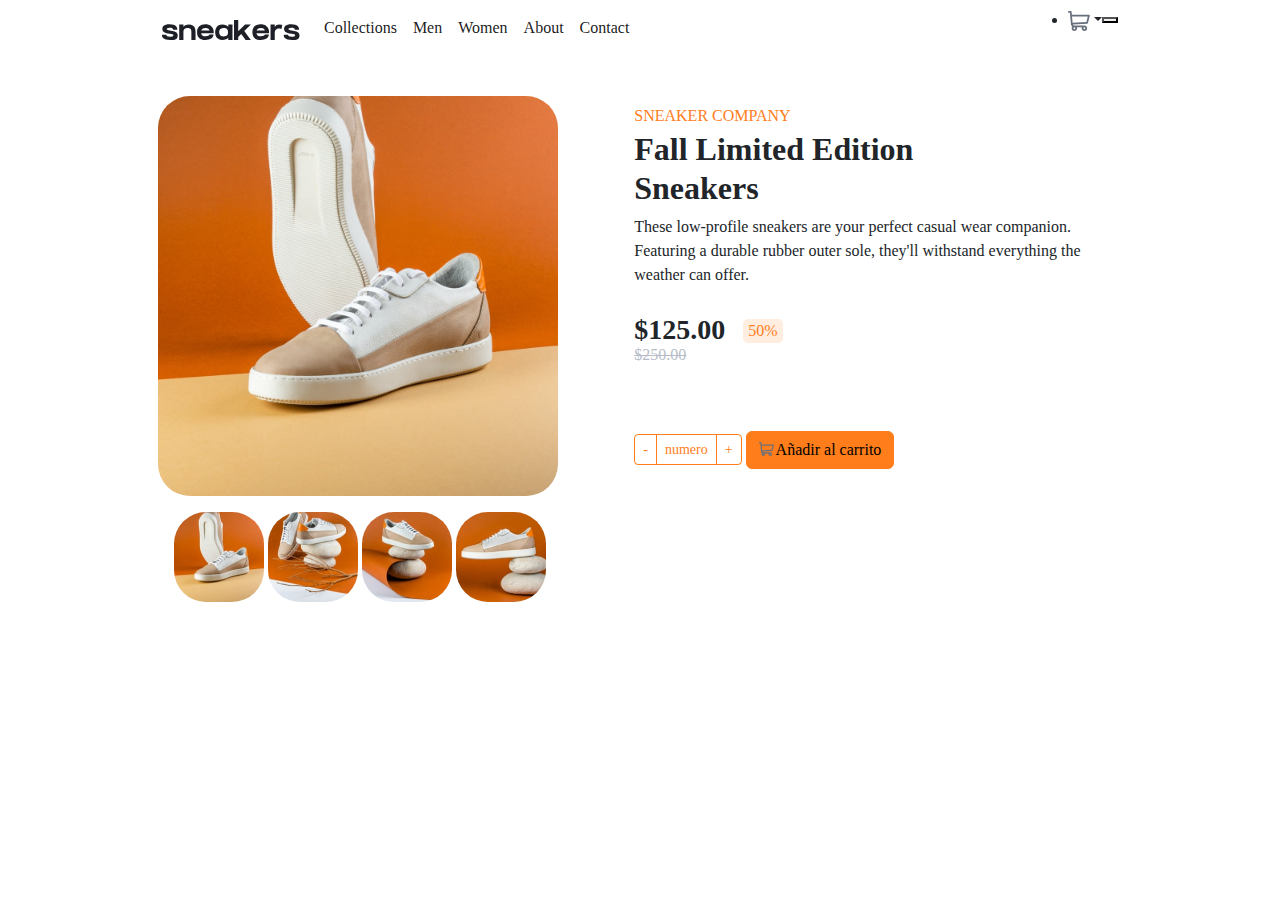
==== index.html @ e6cdab4b "first commit" ====
<!DOCTYPE html>
<html lang="es">

<head>
  <meta charset="UTF-8">
  <meta name="viewport" content="width=device-width, initial-scale=1.0">
  <link rel="icon" type="image/png" sizes="32x32" href="./images/favicon-32x32.png">
  <!-- font family -->
  <link rel="preconnect" href="https://fonts.googleapis.com"><link rel="preconnect" href="https://fonts.gstatic.com" crossorigin><link href="https://fonts.googleapis.com/css2?family=Kumbh+Sans&display=swap" rel="stylesheet">
  <!-- BOOTSTRAP -->
  <link href="https://cdn.jsdelivr.net/npm/bootstrap@5.2.2/dist/css/bootstrap.min.css" rel="stylesheet"
    integrity="sha384-Zenh87qX5JnK2Jl0vWa8Ck2rdkQ2Bzep5IDxbcnCeuOxjzrPF/et3URy9Bv1WTRi" crossorigin="anonymous">
  <link rel="stylesheet" href="https://cdn.jsdelivr.net/npm/bootstrap-icons@1.9.1/font/bootstrap-icons.css">
  <!-- SCSS PROPIO -->
  <link rel="stylesheet" href="/css/style.css">




  <title>E-commerce</title>

</head>

<body>
 <header>
  <nav class="navbar navbar-expand-lg bg-transparent">
    <div class="container-fluid">
      <a href="" class="navbar-brand"><img src="/images/logo.svg" alt=""></a>
      <button class="navbar-toggler" type="button" data-bs-toggle="collapse" data-bs-target="#navbarSupportedContent" aria-controls="navbarSupportedContent" aria-expanded="false" aria-label="Toggle navigation">
        <span class="navbar-toggler-icon"></span>
      </button>
      <div class="collapse navbar-collapse" id="navbarSupportedContent">
        <ul class="navbar-nav me-auto mb-2 mb-lg-0">
          <li class="nav-item"><a href="collections.html" class="nav-link active">Collections</a></li>
          <li class="nav-item"><a href="" class="nav-link active">Men</a></li>
          <li class="nav-item"><a href="" class="nav-link active">Women</a></li>
          <li class="nav-item"><a href="" class="nav-link active">About</a></li>
          <li class="nav-item"><a href="" class="nav-link active">Contact</a></li>
        </ul>
        <ul class="collapse navbar-collapse justify-content-end" id="navbarSupportedContent">
          <li class="nav-item dropdown"><a class="nav-link dropdown-toggle" href="#" role="button" data-bs-toggle="dropdown" aria-expanded="false"><img src="/images/icon-cart.svg" alt=""></a>
            <ul class="dropdown-menu">
              <li><a class="dropdown-item" href="#">Action</a></li>
              <li><a class="dropdown-item" href="#">Another action</a></li>
              <li><hr class="dropdown-divider"></li>
              <li><a class="dropdown-item" href="#">Something else here</a></li>
            </ul>
          </li>
          <button></button>
        </ul>
    </div>
  </nav>
 </header>
<main>
  <section class="container">
    <div class="d-flex">
      <div class="container productcontainer">
        <img class="onlyproduct" src="/images/image-product-1.jpg" alt="">
  
        <img src="images/image-product-1-thumbnail.jpg" alt="" class="onlyproductsecondary">
        <img src="images/image-product-2-thumbnail.jpg" alt="" class="onlyproductsecondary">
        <img src="images/image-product-3-thumbnail.jpg" alt="" class="onlyproductsecondary">
        <img src="images/image-product-4-thumbnail.jpg" alt="" class="onlyproductsecondary">
      </div>
      <div>
        <div>
          <h3 class="marca">Sneaker Company</h2>
          <h2 class="nameonlyproduct"><strong>Fall Limited Edition Sneakers</strong></h2>
          <p>
          These low-profile sneakers are your perfect casual wear companion. Featuring a
          durable rubber outer sole, they'll withstand everything the weather can offer.
          </p> 
        </div>
    

          <div class="pagandomenos">
            <h3 class="precio">
              <strong>$125.00</strong>
            </h3>
            <div class="descuento">
              <p>50%</p>
            </div>  
          </div>
          <div class="antiguoPrecio">
            <p>$250.00</p>
          </div>

        <div>
          <div class="cantidaditemcontainer">
            <div class="btn-group btn-group-sm cantidaditemcontainer1" role="group" aria-label="Large button group">
              <button type="button" class="btn btn-outline-primary">-</button>
              <span class="btn btn-outline-primary">numero</span>
              <button type="button" class="btn btn-outline-primary">+</button>
            </div>
            <button class="btn btn-primary carrito"><img src="images/icon-cart.svg" alt="carrito" class="carritosvg">Añadir al carrito</button>
          </div>
        </div>
    </div>
  </section>  
</main>

  <script src="https://cdn.jsdelivr.net/npm/bootstrap@5.2.3/dist/js/bootstrap.bundle.min.js"
    integrity="sha384-kenU1KFdBIe4zVF0s0G1M5b4hcpxyD9F7jL+jjXkk+Q2h455rYXK/7HAuoJl+0I4" crossorigin="anonymous">
  </script>
</body>

</html>
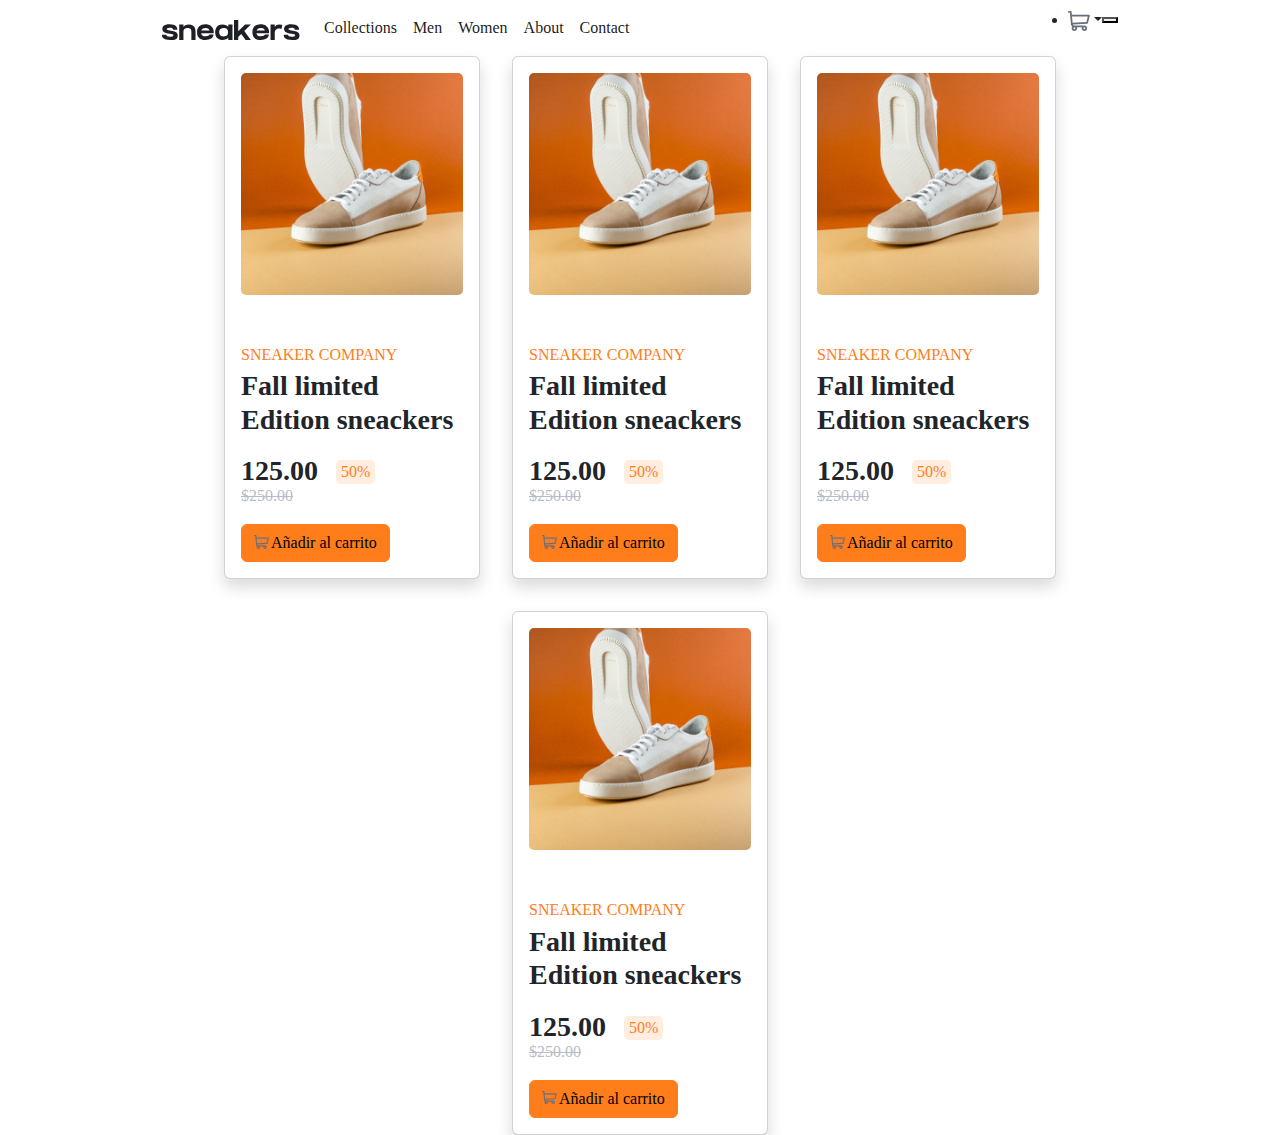
==== commit 08f5da4b: "commit trabajofinal-sin-terminar" ====
--- a/index.html
+++ b/index.html
@@ -1,107 +1,55 @@
 <!DOCTYPE html>
-<html lang="es">
+<html lang="en">
 
 <head>
-  <meta charset="UTF-8">
-  <meta name="viewport" content="width=device-width, initial-scale=1.0">
-  <link rel="icon" type="image/png" sizes="32x32" href="./images/favicon-32x32.png">
-  <!-- font family -->
-  <link rel="preconnect" href="https://fonts.googleapis.com"><link rel="preconnect" href="https://fonts.gstatic.com" crossorigin><link href="https://fonts.googleapis.com/css2?family=Kumbh+Sans&display=swap" rel="stylesheet">
-  <!-- BOOTSTRAP -->
-  <link href="https://cdn.jsdelivr.net/npm/bootstrap@5.2.2/dist/css/bootstrap.min.css" rel="stylesheet"
-    integrity="sha384-Zenh87qX5JnK2Jl0vWa8Ck2rdkQ2Bzep5IDxbcnCeuOxjzrPF/et3URy9Bv1WTRi" crossorigin="anonymous">
-  <link rel="stylesheet" href="https://cdn.jsdelivr.net/npm/bootstrap-icons@1.9.1/font/bootstrap-icons.css">
-  <!-- SCSS PROPIO -->
-  <link rel="stylesheet" href="/css/style.css">
-
-
-
-
-  <title>E-commerce</title>
+    <title>E-commerce</title>
+    <meta charset="UTF-8">
+    <meta name="viewport" content="width=device-width, initial-scale=1">
+    <link href="css/style.css" rel="stylesheet">
+    <script defer src="/app/deck.js"></script>
+    <script defer src="/app/carrito.js"></script>
 
 </head>
 
-<body>
- <header>
-  <nav class="navbar navbar-expand-lg bg-transparent">
-    <div class="container-fluid">
-      <a href="" class="navbar-brand"><img src="/images/logo.svg" alt=""></a>
-      <button class="navbar-toggler" type="button" data-bs-toggle="collapse" data-bs-target="#navbarSupportedContent" aria-controls="navbarSupportedContent" aria-expanded="false" aria-label="Toggle navigation">
-        <span class="navbar-toggler-icon"></span>
-      </button>
-      <div class="collapse navbar-collapse" id="navbarSupportedContent">
-        <ul class="navbar-nav me-auto mb-2 mb-lg-0">
-          <li class="nav-item"><a href="collections.html" class="nav-link active">Collections</a></li>
-          <li class="nav-item"><a href="" class="nav-link active">Men</a></li>
-          <li class="nav-item"><a href="" class="nav-link active">Women</a></li>
-          <li class="nav-item"><a href="" class="nav-link active">About</a></li>
-          <li class="nav-item"><a href="" class="nav-link active">Contact</a></li>
-        </ul>
-        <ul class="collapse navbar-collapse justify-content-end" id="navbarSupportedContent">
-          <li class="nav-item dropdown"><a class="nav-link dropdown-toggle" href="#" role="button" data-bs-toggle="dropdown" aria-expanded="false"><img src="/images/icon-cart.svg" alt=""></a>
-            <ul class="dropdown-menu">
-              <li><a class="dropdown-item" href="#">Action</a></li>
-              <li><a class="dropdown-item" href="#">Another action</a></li>
-              <li><hr class="dropdown-divider"></li>
-              <li><a class="dropdown-item" href="#">Something else here</a></li>
-            </ul>
-          </li>
-          <button></button>
-        </ul>
-    </div>
-  </nav>
- </header>
-<main>
-  <section class="container">
-    <div class="d-flex">
-      <div class="container productcontainer">
-        <img class="onlyproduct" src="/images/image-product-1.jpg" alt="">
-  
-        <img src="images/image-product-1-thumbnail.jpg" alt="" class="onlyproductsecondary">
-        <img src="images/image-product-2-thumbnail.jpg" alt="" class="onlyproductsecondary">
-        <img src="images/image-product-3-thumbnail.jpg" alt="" class="onlyproductsecondary">
-        <img src="images/image-product-4-thumbnail.jpg" alt="" class="onlyproductsecondary">
-      </div>
-      <div>
-        <div>
-          <h3 class="marca">Sneaker Company</h2>
-          <h2 class="nameonlyproduct"><strong>Fall Limited Edition Sneakers</strong></h2>
-          <p>
-          These low-profile sneakers are your perfect casual wear companion. Featuring a
-          durable rubber outer sole, they'll withstand everything the weather can offer.
-          </p> 
+<body class="bodyCollection">
+    <header>
+        <nav class="navbar navbar-expand-lg bg-transparent">
+            <div class="container-fluid">
+                <a href="" class="navbar-brand"><img src="/images/logo.svg" alt=""></a>
+                <button class="navbar-toggler" type="button" data-bs-toggle="collapse"
+                    data-bs-target="#navbarSupportedContent" aria-controls="navbarSupportedContent"
+                    aria-expanded="false" aria-label="Toggle navigation">
+                    <span class="navbar-toggler-icon"></span>
+                </button>
+                <div class="collapse navbar-collapse" id="navbarSupportedContent">
+                    <ul class="navbar-nav me-auto mb-2 mb-lg-0">
+                        <li class="nav-item"><a href="collections.html" class="nav-link active">Collections</a></li>
+                        <li class="nav-item"><a href="" class="nav-link active">Men</a></li>
+                        <li class="nav-item"><a href="" class="nav-link active">Women</a></li>
+                        <li class="nav-item"><a href="" class="nav-link active">About</a></li>
+                        <li class="nav-item"><a href="" class="nav-link active">Contact</a></li>
+                    </ul>
+                    <ul class="collapse navbar-collapse justify-content-end" id="navbarSupportedContent">
+                        <li class="nav-item dropdown"><a class="nav-link dropdown-toggle" href="#" role="button"
+                                data-bs-toggle="dropdown" aria-expanded="false"><img src="/images/icon-cart.svg"
+                                    alt=""></a>
+                            <ul class="dropdown-menu dropdown-menu-end" id="elcarro">
+                                
+                            </ul>
+                        </li>
+                        <button></button>
+                    </ul>
+                </div>
+        </nav>
+    </header>
+    <main>
+        <div class="deck container" id="decks">
+            
         </div>
-    
-
-          <div class="pagandomenos">
-            <h3 class="precio">
-              <strong>$125.00</strong>
-            </h3>
-            <div class="descuento">
-              <p>50%</p>
-            </div>  
-          </div>
-          <div class="antiguoPrecio">
-            <p>$250.00</p>
-          </div>
-
-        <div>
-          <div class="cantidaditemcontainer">
-            <div class="btn-group btn-group-sm cantidaditemcontainer1" role="group" aria-label="Large button group">
-              <button type="button" class="btn btn-outline-primary">-</button>
-              <span class="btn btn-outline-primary">numero</span>
-              <button type="button" class="btn btn-outline-primary">+</button>
-            </div>
-            <button class="btn btn-primary carrito"><img src="images/icon-cart.svg" alt="carrito" class="carritosvg">Añadir al carrito</button>
-          </div>
-        </div>
-    </div>
-  </section>  
-</main>
-
-  <script src="https://cdn.jsdelivr.net/npm/bootstrap@5.2.3/dist/js/bootstrap.bundle.min.js"
+    </main>
+    <script src="https://cdn.jsdelivr.net/npm/bootstrap@5.2.3/dist/js/bootstrap.bundle.min.js"
     integrity="sha384-kenU1KFdBIe4zVF0s0G1M5b4hcpxyD9F7jL+jjXkk+Q2h455rYXK/7HAuoJl+0I4" crossorigin="anonymous">
-  </script>
+    </script>
 </body>
 
 </html>